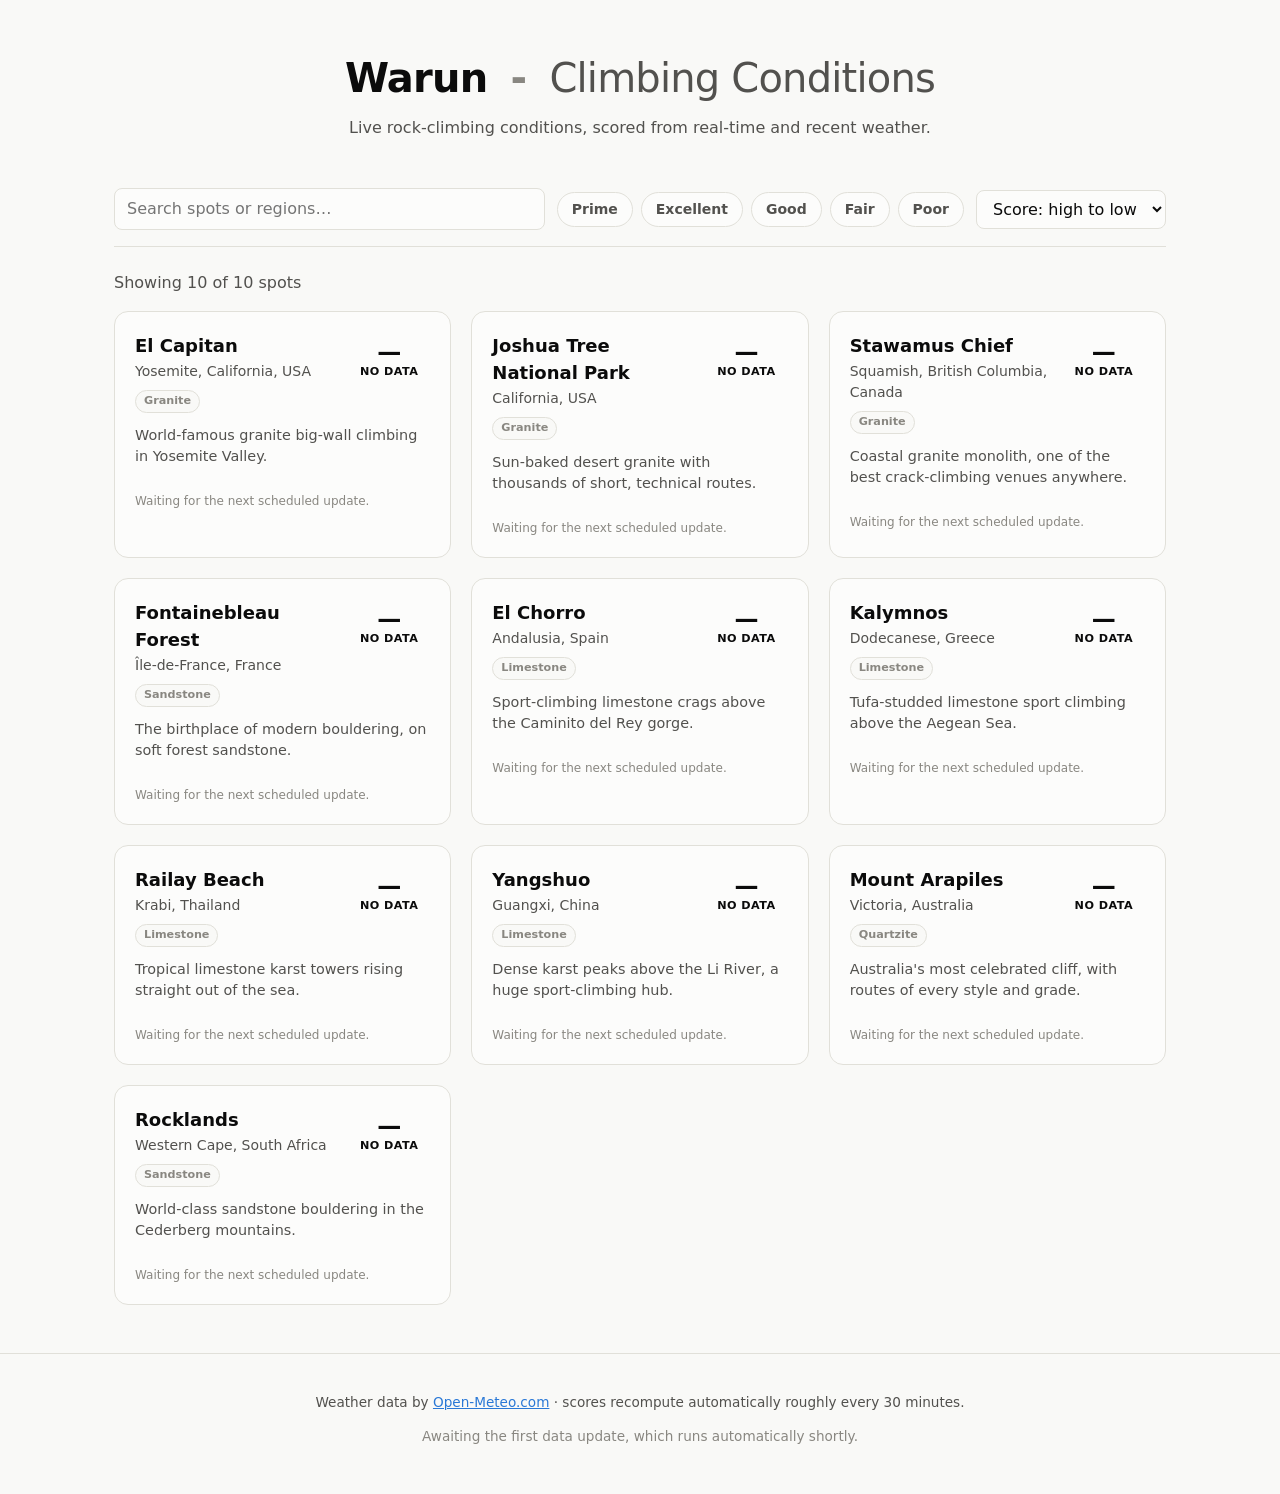
==== index.html @ 255e02be "Add Warun, a live climbing condition score site Scores outdoor climbing spots 0-100 from current and" ====
<!doctype html>
<html lang="en">
<head>
  <meta charset="UTF-8" />
  <meta name="viewport" content="width=device-width, initial-scale=1.0" />
  <title>Warun - Climbing Conditions</title>
  <meta name="description" content="Live climbing condition scores for outdoor rock-climbing spots worldwide, based on real-time and recent weather." />
  <link rel="icon" type="image/svg+xml" href="./assets/favicon.svg" />
  <link rel="stylesheet" href="./css/styles.css" />

  <!-- Google tag (gtag.js) -->
  <script async src="https://www.googletagmanager.com/gtag/js?id=G-NQQQYTXC3Q"></script>
  <script>
    window.dataLayer = window.dataLayer || [];
    function gtag(){ dataLayer.push(arguments); }
    gtag('js', new Date());
    gtag('config', 'G-NQQQYTXC3Q');
  </script>
</head>
<body>
  <header class="site-header">
    <div class="wrap">
      <h1>Warun <span class="tagline-sep">-</span> <span class="tagline">Climbing Conditions</span></h1>
      <p class="subtitle">Live rock-climbing conditions, scored from real-time and recent weather.</p>
    </div>
  </header>

  <main class="wrap">
    <section class="controls" aria-label="Filter and sort spots">
      <input
        type="search"
        id="search-input"
        class="search-input"
        placeholder="Search spots or regions…"
        aria-label="Search spots or regions"
      />

      <div class="band-filters" id="band-filters" role="group" aria-label="Filter by condition band">
        <button type="button" class="chip" data-band="Prime">Prime</button>
        <button type="button" class="chip" data-band="Excellent">Excellent</button>
        <button type="button" class="chip" data-band="Good">Good</button>
        <button type="button" class="chip" data-band="Fair">Fair</button>
        <button type="button" class="chip" data-band="Poor">Poor</button>
      </div>

      <select id="sort-select" class="sort-select" aria-label="Sort spots">
        <option value="score-desc">Score: high to low</option>
        <option value="score-asc">Score: low to high</option>
        <option value="name-asc">Name: A–Z</option>
        <option value="region-asc">Region: A–Z</option>
      </select>
    </section>

    <p id="status-line" class="status-line" role="status"></p>

    <section id="spot-grid" class="spot-grid" aria-live="polite"></section>
  </main>

  <footer class="site-footer">
    <div class="wrap">
      <p>
        Weather data by <a href="https://open-meteo.com/" target="_blank" rel="noopener">Open-Meteo.com</a>
        &middot; scores recompute automatically roughly every 30 minutes.
      </p>
      <p id="last-updated" class="last-updated"></p>
    </div>
  </footer>

  <template id="spot-card-template">
    <article class="spot-card">
      <header class="spot-card__header">
        <div>
          <h2 class="spot-card__name"></h2>
          <p class="spot-card__region"></p>
          <p class="spot-card__rock-type"></p>
        </div>
        <div class="score-badge">
          <span class="score-badge__value"></span>
          <span class="score-badge__band"></span>
        </div>
      </header>
      <p class="spot-card__description"></p>
      <ul class="sub-scores" aria-label="Score breakdown"></ul>
      <p class="spot-card__override" hidden></p>
      <p class="spot-card__meta"></p>
    </article>
  </template>

  <template id="sub-score-template">
    <li class="sub-score">
      <span class="sub-score__label"></span>
      <span class="sub-score__bar"><span class="sub-score__fill"></span></span>
    </li>
  </template>

  <script src="./js/app.js"></script>
</body>
</html>
---- css/styles.css ----
:root {
  color-scheme: light;
  --page: #f9f9f7;
  --surface: #fcfcfb;
  --ink-primary: #0b0b0b;
  --ink-secondary: #52514e;
  --ink-muted: #898781;
  --hairline: #e1e0d9;
  --ring: rgba(11, 11, 11, 0.10);
  --accent: #2a78d6;

  --band-poor-fill: #d03b3b;
  --band-poor-text: #ffffff;
  --band-fair-fill: #ec835a;
  --band-fair-text: #0b0b0b;
  --band-good-fill: #fab219;
  --band-good-text: #0b0b0b;
  --band-excellent-fill: #0ca30c;
  --band-excellent-text: #0b0b0b;
  --band-prime-fill: #2a78d6;
  --band-prime-text: #0b0b0b;
}

@media (prefers-color-scheme: dark) {
  :root {
    color-scheme: dark;
    --page: #0d0d0d;
    --surface: #1a1a19;
    --ink-primary: #ffffff;
    --ink-secondary: #c3c2b7;
    --ink-muted: #898781;
    --hairline: #2c2c2a;
    --ring: rgba(255, 255, 255, 0.10);
    --accent: #3987e5;

    --band-poor-fill: #e66767;
    --band-poor-text: #1a1a19;
    --band-fair-fill: #ec835a;
    --band-fair-text: #1a1a19;
    --band-good-fill: #fab219;
    --band-good-text: #1a1a19;
    --band-excellent-fill: #199e70;
    --band-excellent-text: #ffffff;
    --band-prime-fill: #3987e5;
    --band-prime-text: #1a1a19;
  }
}

* {
  box-sizing: border-box;
}

body {
  margin: 0;
  font-family: system-ui, -apple-system, "Segoe UI", sans-serif;
  background: var(--page);
  color: var(--ink-primary);
  line-height: 1.5;
}

.wrap {
  max-width: 1100px;
  margin: 0 auto;
  padding: 0 24px;
}

a {
  color: var(--accent);
}

/* Header */

.site-header {
  padding: 48px 0 32px;
  text-align: center;
}

.site-header h1 {
  margin: 0 0 8px;
  font-size: clamp(1.75rem, 1.4rem + 1.5vw, 2.5rem);
  letter-spacing: -0.02em;
}

.tagline-sep {
  color: var(--ink-muted);
  padding: 0 0.25em;
}

.tagline {
  font-weight: 500;
  color: var(--ink-secondary);
}

.subtitle {
  margin: 0;
  color: var(--ink-secondary);
  font-size: 1rem;
}

/* Controls */

.controls {
  display: flex;
  flex-wrap: wrap;
  align-items: center;
  gap: 12px;
  padding: 16px 0;
  border-bottom: 1px solid var(--hairline);
  margin-bottom: 24px;
}

.search-input,
.sort-select {
  font: inherit;
  padding: 8px 12px;
  border-radius: 8px;
  border: 1px solid var(--hairline);
  background: var(--surface);
  color: var(--ink-primary);
}

.search-input {
  flex: 1 1 220px;
  min-width: 0;
}

.sort-select {
  flex: 0 0 auto;
}

.band-filters {
  display: flex;
  flex-wrap: wrap;
  gap: 8px;
}

.chip {
  font: inherit;
  font-size: 0.875rem;
  font-weight: 600;
  padding: 6px 14px;
  border-radius: 999px;
  border: 1px solid var(--hairline);
  background: var(--surface);
  color: var(--ink-secondary);
  cursor: pointer;
}

.chip[aria-pressed="true"] {
  background: var(--ink-primary);
  color: var(--page);
  border-color: var(--ink-primary);
}

.status-line {
  color: var(--ink-secondary);
  min-height: 1.5em;
}

/* Card grid */

.spot-grid {
  display: grid;
  grid-template-columns: repeat(auto-fill, minmax(280px, 1fr));
  gap: 20px;
  padding-bottom: 48px;
}

.empty-state {
  text-align: center;
  color: var(--ink-secondary);
  padding: 48px 24px;
  border: 1px dashed var(--hairline);
  border-radius: 12px;
}

.spot-card {
  background: var(--surface);
  border: 1px solid var(--hairline);
  border-radius: 14px;
  padding: 20px;
  display: flex;
  flex-direction: column;
  gap: 12px;
}

.spot-card__header {
  display: flex;
  justify-content: space-between;
  align-items: flex-start;
  gap: 12px;
}

.spot-card__name {
  margin: 0;
  font-size: 1.125rem;
}

.spot-card__region {
  margin: 2px 0 0;
  font-size: 0.875rem;
  color: var(--ink-secondary);
}

.spot-card__rock-type {
  display: inline-block;
  margin: 8px 0 0;
  padding: 2px 8px;
  border-radius: 999px;
  background: var(--page);
  border: 1px solid var(--hairline);
  font-size: 0.7rem;
  font-weight: 600;
  color: var(--ink-muted);
}

.spot-card__rock-type:empty {
  display: none;
}

.spot-card__description {
  margin: 0;
  font-size: 0.9rem;
  color: var(--ink-secondary);
}

.spot-card__override {
  margin: 0;
  font-size: 0.85rem;
  font-weight: 600;
  color: var(--band-poor-fill);
}

.spot-card__meta {
  margin: 0;
  font-size: 0.75rem;
  color: var(--ink-muted);
}

/* Score badge */

.score-badge {
  flex: 0 0 auto;
  display: flex;
  flex-direction: column;
  align-items: center;
  justify-content: center;
  min-width: 64px;
  padding: 8px 12px;
  border-radius: 12px;
  text-align: center;
}

.score-badge__value {
  font-size: 1.5rem;
  font-weight: 700;
  line-height: 1;
}

.score-badge__band {
  font-size: 0.7rem;
  font-weight: 600;
  text-transform: uppercase;
  letter-spacing: 0.04em;
}

.band-poor .score-badge,
.band-poor .sub-score__fill {
  background: var(--band-poor-fill);
  color: var(--band-poor-text);
}
.band-fair .score-badge,
.band-fair .sub-score__fill {
  background: var(--band-fair-fill);
  color: var(--band-fair-text);
}
.band-good .score-badge,
.band-good .sub-score__fill {
  background: var(--band-good-fill);
  color: var(--band-good-text);
}
.band-excellent .score-badge,
.band-excellent .sub-score__fill {
  background: var(--band-excellent-fill);
  color: var(--band-excellent-text);
}
.band-prime .score-badge,
.band-prime .sub-score__fill {
  background: var(--band-prime-fill);
  color: var(--band-prime-text);
}

/* Sub-score bars */

.sub-scores {
  list-style: none;
  margin: 0;
  padding: 0;
  display: grid;
  gap: 6px;
}

.sub-score {
  display: grid;
  grid-template-columns: 72px 1fr;
  align-items: center;
  gap: 8px;
  font-size: 0.75rem;
  color: var(--ink-secondary);
}

.sub-score__bar {
  display: block;
  height: 6px;
  border-radius: 999px;
  background: var(--hairline);
  overflow: hidden;
}

.sub-score__fill {
  display: block;
  height: 100%;
  border-radius: 999px;
}

/* Footer */

.site-footer {
  border-top: 1px solid var(--hairline);
  padding: 24px 0 48px;
  color: var(--ink-secondary);
  font-size: 0.85rem;
  text-align: center;
}

.last-updated {
  margin: 4px 0 0;
  color: var(--ink-muted);
}

@media (max-width: 640px) {
  .controls {
    flex-direction: column;
    align-items: stretch;
  }

  .sort-select {
    width: 100%;
  }
}
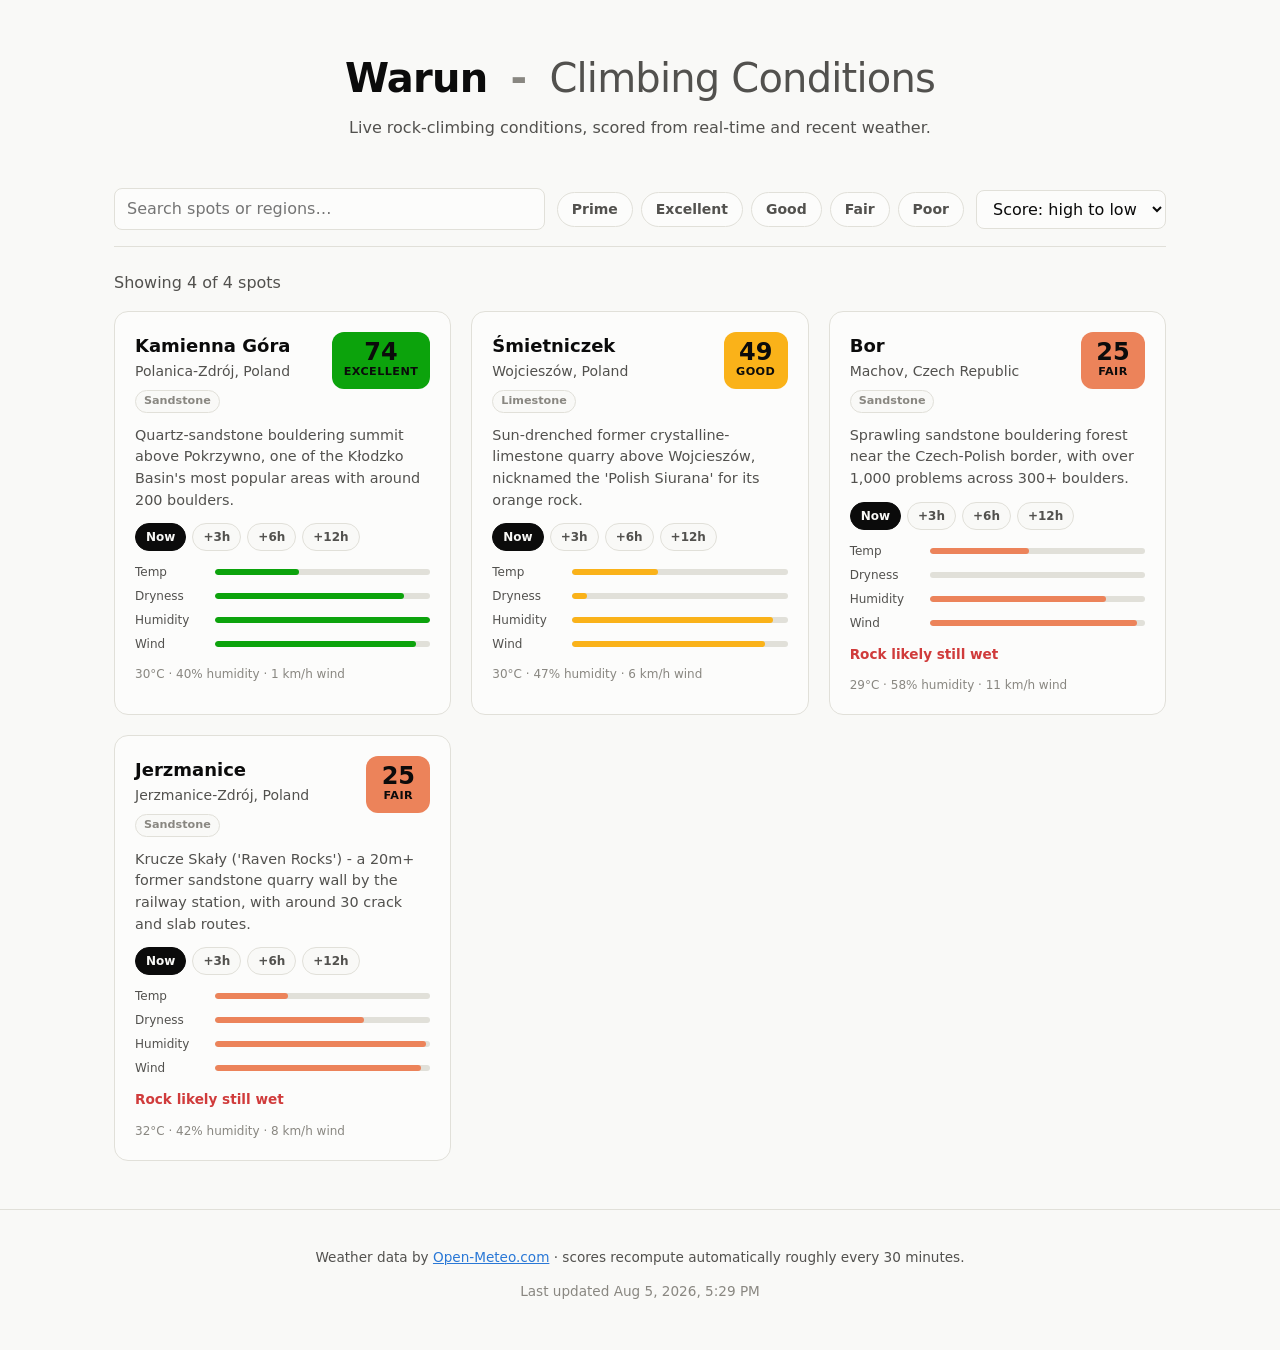
==== commit d3b0a38b: "Switch to Polish/Czech crags and add +Nh score predictions Replace the placeholder spot list with fo" ====
--- a/index.html
+++ b/index.html
@@ -80,6 +80,12 @@
         </div>
       </header>
       <p class="spot-card__description"></p>
+      <div class="time-toggle" role="group" aria-label="Show score for">
+        <button type="button" class="time-btn" data-offset="now" aria-pressed="true">Now</button>
+        <button type="button" class="time-btn" data-offset="+3h" aria-pressed="false">+3h</button>
+        <button type="button" class="time-btn" data-offset="+6h" aria-pressed="false">+6h</button>
+        <button type="button" class="time-btn" data-offset="+12h" aria-pressed="false">+12h</button>
+      </div>
       <ul class="sub-scores" aria-label="Score breakdown"></ul>
       <p class="spot-card__override" hidden></p>
       <p class="spot-card__meta"></p>
--- a/css/styles.css
+++ b/css/styles.css
@@ -290,6 +290,37 @@
   color: var(--band-prime-text);
 }
 
+/* Time toggle (Now / +3h / +6h / +12h) */
+
+.time-toggle {
+  display: flex;
+  flex-wrap: wrap;
+  gap: 6px;
+}
+
+.time-btn {
+  font: inherit;
+  font-size: 0.75rem;
+  font-weight: 600;
+  padding: 4px 10px;
+  border-radius: 999px;
+  border: 1px solid var(--hairline);
+  background: var(--page);
+  color: var(--ink-secondary);
+  cursor: pointer;
+}
+
+.time-btn[aria-pressed="true"] {
+  background: var(--ink-primary);
+  color: var(--page);
+  border-color: var(--ink-primary);
+}
+
+.time-btn:disabled {
+  opacity: 0.4;
+  cursor: not-allowed;
+}
+
 /* Sub-score bars */
 
 .sub-scores {
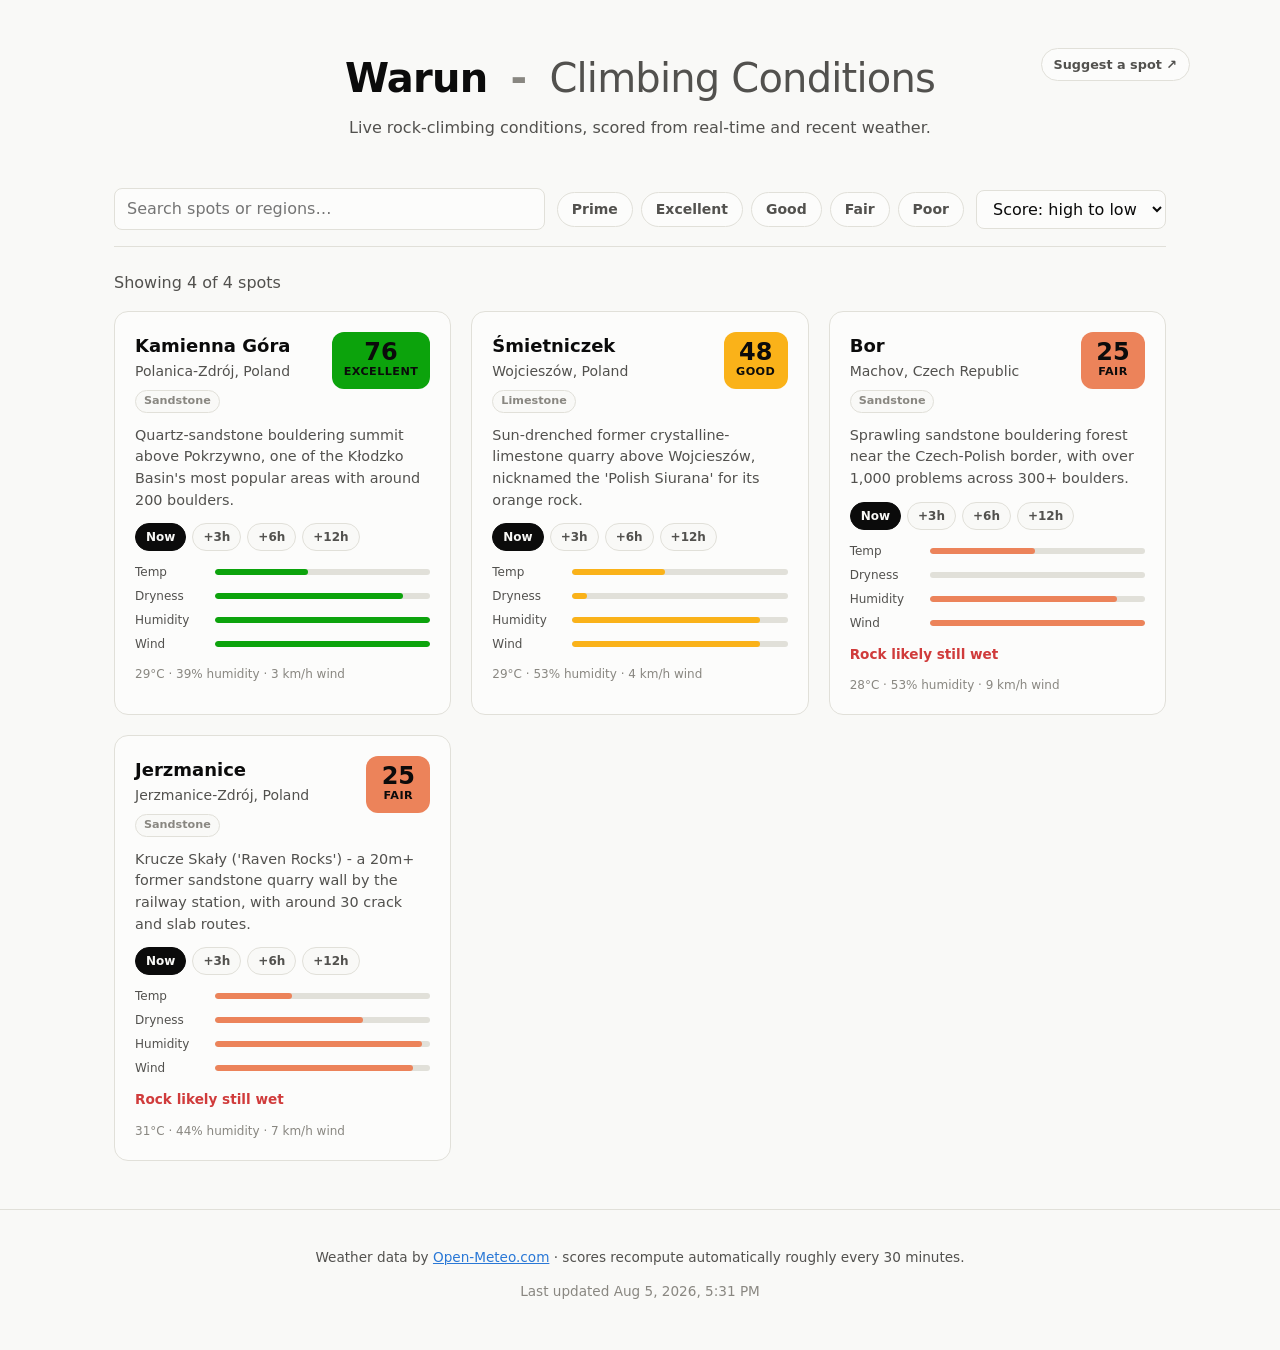
==== commit 7049cf9b: "Add typo-tolerant search and a "suggest a spot" link Search now matches on accent-stripped, edit-dis" ====
--- a/index.html
+++ b/index.html
@@ -20,6 +20,12 @@
 <body>
   <header class="site-header">
     <div class="wrap">
+      <a
+        class="suggest-link"
+        href="https://github.com/heesos/warun/issues/new?title=New%20climbing%20spot%20suggestion"
+        target="_blank"
+        rel="noopener"
+      >Suggest a spot ↗</a>
       <h1>Warun <span class="tagline-sep">-</span> <span class="tagline">Climbing Conditions</span></h1>
       <p class="subtitle">Live rock-climbing conditions, scored from real-time and recent weather.</p>
     </div>
--- a/css/styles.css
+++ b/css/styles.css
@@ -75,6 +75,29 @@
   text-align: center;
 }
 
+.site-header .wrap {
+  position: relative;
+}
+
+.suggest-link {
+  position: absolute;
+  top: 0;
+  right: 0;
+  font-size: 0.8rem;
+  font-weight: 600;
+  color: var(--ink-secondary);
+  text-decoration: none;
+  padding: 6px 12px;
+  border-radius: 999px;
+  border: 1px solid var(--hairline);
+  background: var(--surface);
+}
+
+.suggest-link:hover {
+  color: var(--ink-primary);
+  border-color: var(--ink-primary);
+}
+
 .site-header h1 {
   margin: 0 0 8px;
   font-size: clamp(1.75rem, 1.4rem + 1.5vw, 2.5rem);
@@ -378,4 +401,10 @@
   .sort-select {
     width: 100%;
   }
-}
+
+  .suggest-link {
+    position: static;
+    display: inline-block;
+    margin-bottom: 16px;
+  }
+}
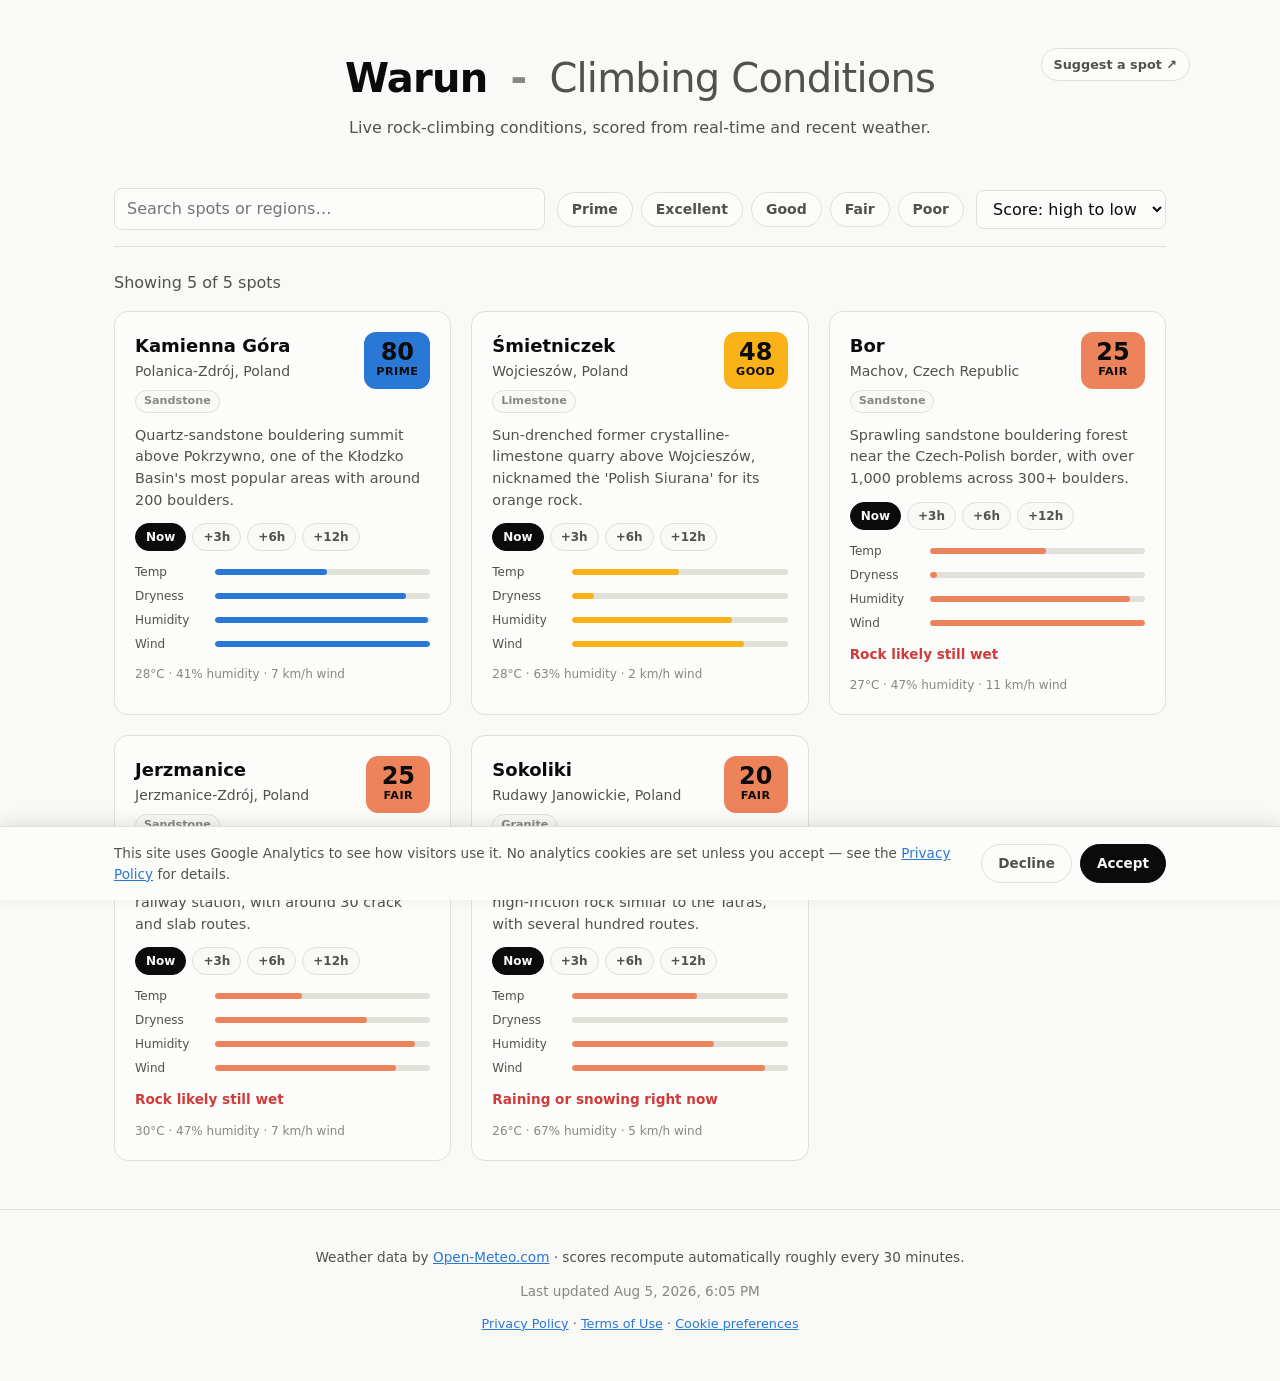
==== commit 89527566: "Gate Google Analytics behind cookie consent, add privacy/terms pages GA4 was loading unconditionally" ====
--- a/index.html
+++ b/index.html
@@ -7,15 +7,6 @@
   <meta name="description" content="Live climbing condition scores for outdoor rock-climbing spots worldwide, based on real-time and recent weather." />
   <link rel="icon" type="image/svg+xml" href="./assets/favicon.svg" />
   <link rel="stylesheet" href="./css/styles.css" />
-
-  <!-- Google tag (gtag.js) -->
-  <script async src="https://www.googletagmanager.com/gtag/js?id=G-NQQQYTXC3Q"></script>
-  <script>
-    window.dataLayer = window.dataLayer || [];
-    function gtag(){ dataLayer.push(arguments); }
-    gtag('js', new Date());
-    gtag('config', 'G-NQQQYTXC3Q');
-  </script>
 </head>
 <body>
   <header class="site-header">
@@ -69,8 +60,26 @@
         &middot; scores recompute automatically roughly every 30 minutes.
       </p>
       <p id="last-updated" class="last-updated"></p>
+      <p class="legal-links">
+        <a href="./privacy.html">Privacy Policy</a>
+        &middot; <a href="./terms.html">Terms of Use</a>
+        &middot; <a href="#" id="cookie-settings-link">Cookie preferences</a>
+      </p>
     </div>
   </footer>
+
+  <div id="cookie-banner" class="cookie-banner" role="dialog" aria-label="Cookie consent" hidden>
+    <div class="cookie-banner__wrap">
+      <p class="cookie-banner__text">
+        This site uses Google Analytics to see how visitors use it. No analytics cookies are set
+        unless you accept &mdash; see the <a href="./privacy.html">Privacy Policy</a> for details.
+      </p>
+      <div class="cookie-banner__actions">
+        <button type="button" class="cookie-btn cookie-btn--decline" id="cookie-decline">Decline</button>
+        <button type="button" class="cookie-btn cookie-btn--accept" id="cookie-accept">Accept</button>
+      </div>
+    </div>
+  </div>
 
   <template id="spot-card-template">
     <article class="spot-card">
@@ -106,5 +115,6 @@
   </template>
 
   <script src="./js/app.js"></script>
+  <script src="./js/consent.js"></script>
 </body>
 </html>
--- a/css/styles.css
+++ b/css/styles.css
@@ -104,6 +104,11 @@
   letter-spacing: -0.02em;
 }
 
+.site-header h1 a {
+  color: inherit;
+  text-decoration: none;
+}
+
 .tagline-sep {
   color: var(--ink-muted);
   padding: 0 0.25em;
@@ -392,6 +397,94 @@
   color: var(--ink-muted);
 }
 
+.legal-links {
+  margin: 12px 0 0;
+  font-size: 0.8rem;
+}
+
+/* Cookie consent banner */
+
+.cookie-banner {
+  position: fixed;
+  left: 0;
+  right: 0;
+  bottom: 0;
+  z-index: 100;
+  background: var(--surface);
+  border-top: 1px solid var(--hairline);
+  box-shadow: 0 -4px 16px var(--ring);
+}
+
+.cookie-banner__wrap {
+  max-width: 1100px;
+  margin: 0 auto;
+  padding: 16px 24px;
+  display: flex;
+  flex-wrap: wrap;
+  align-items: center;
+  gap: 16px;
+}
+
+.cookie-banner__text {
+  flex: 1 1 320px;
+  margin: 0;
+  font-size: 0.85rem;
+  color: var(--ink-secondary);
+}
+
+.cookie-banner__actions {
+  display: flex;
+  gap: 8px;
+  flex: 0 0 auto;
+}
+
+.cookie-btn {
+  font: inherit;
+  font-size: 0.85rem;
+  font-weight: 600;
+  padding: 8px 16px;
+  border-radius: 999px;
+  cursor: pointer;
+  border: 1px solid var(--hairline);
+}
+
+.cookie-btn--decline {
+  background: var(--surface);
+  color: var(--ink-secondary);
+}
+
+.cookie-btn--accept {
+  background: var(--ink-primary);
+  color: var(--page);
+  border-color: var(--ink-primary);
+}
+
+/* Legal pages (privacy, terms) */
+
+.legal-content {
+  padding-bottom: 48px;
+}
+
+.legal-content h2 {
+  font-size: 1.15rem;
+  margin: 32px 0 8px;
+}
+
+.legal-content h2:first-child {
+  margin-top: 0;
+}
+
+.legal-content p,
+.legal-content li {
+  color: var(--ink-secondary);
+  font-size: 0.95rem;
+}
+
+.legal-content .updated-date {
+  color: var(--ink-muted);
+  font-size: 0.85rem;
+}
+
 @media (max-width: 640px) {
   .controls {
     flex-direction: column;
@@ -407,4 +500,13 @@
     display: inline-block;
     margin-bottom: 16px;
   }
-}
+
+  .cookie-banner__wrap {
+    flex-direction: column;
+    align-items: stretch;
+  }
+
+  .cookie-banner__actions {
+    justify-content: flex-end;
+  }
+}
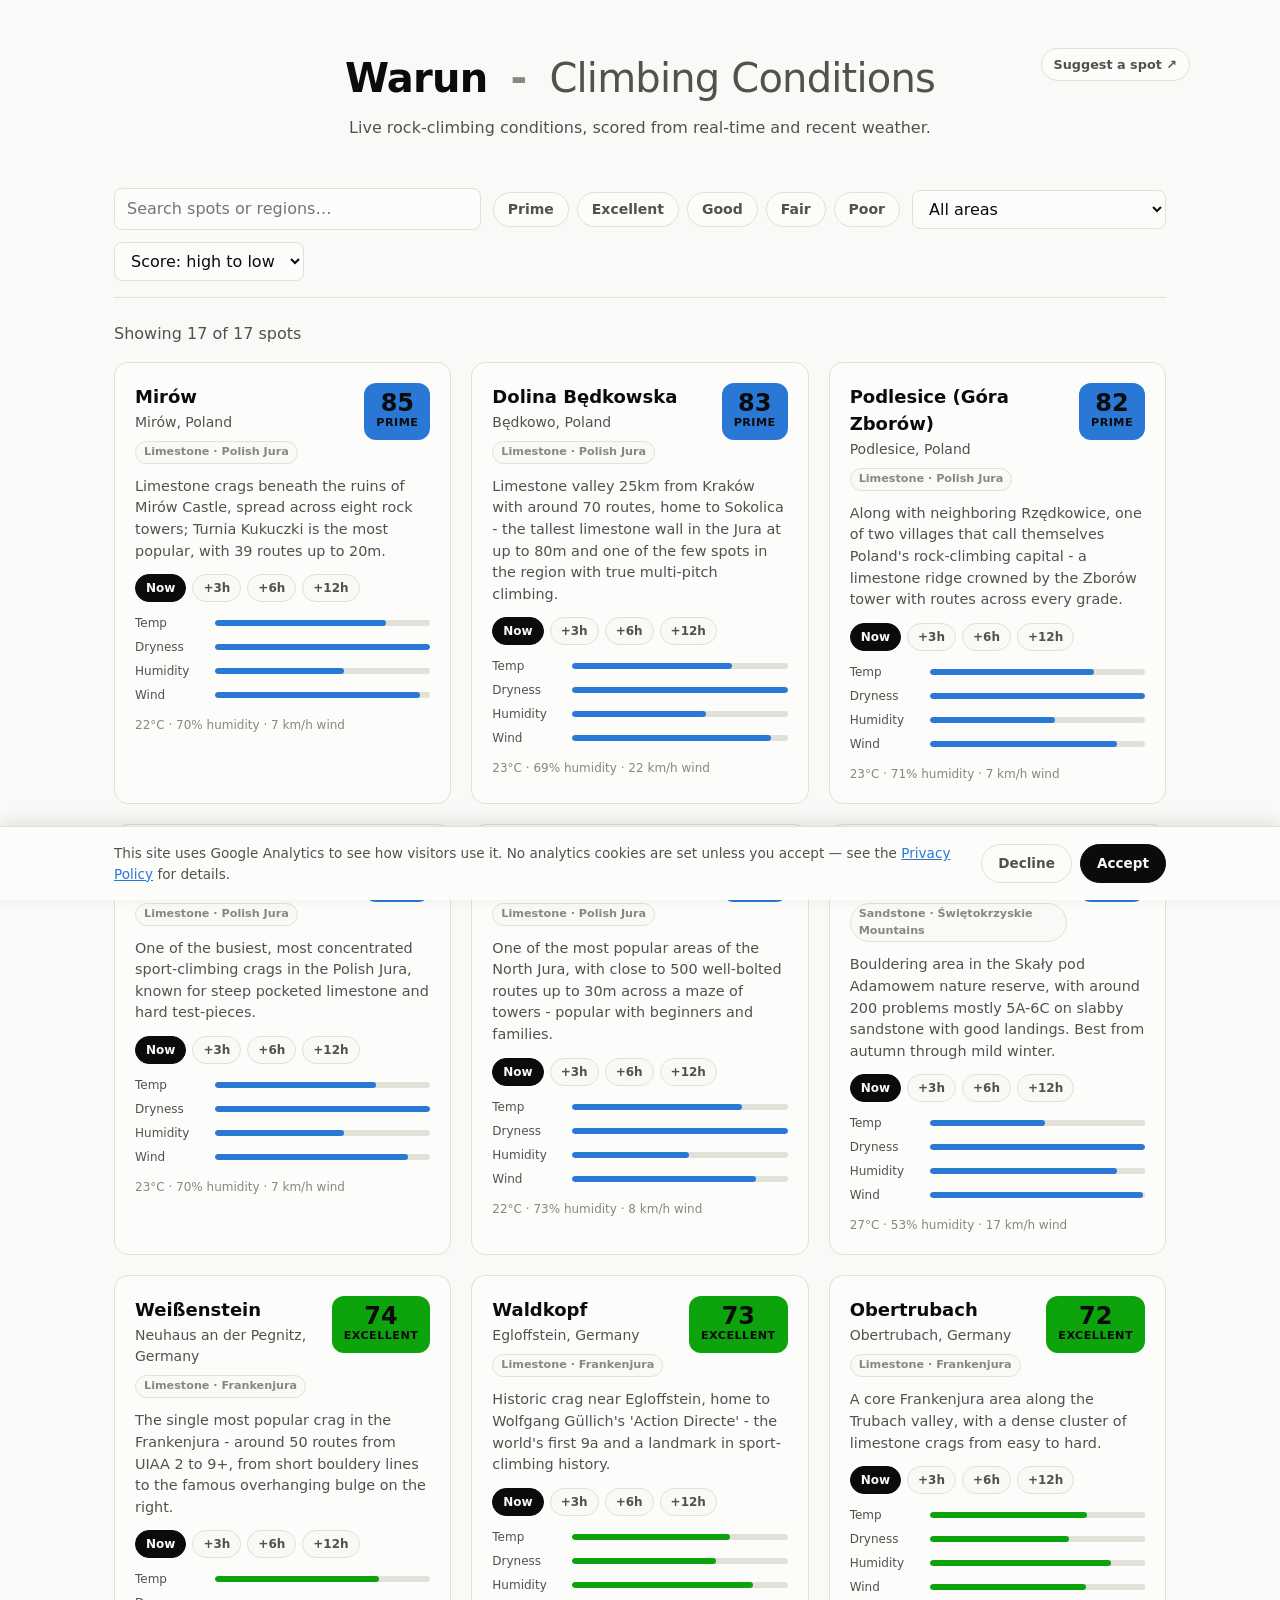
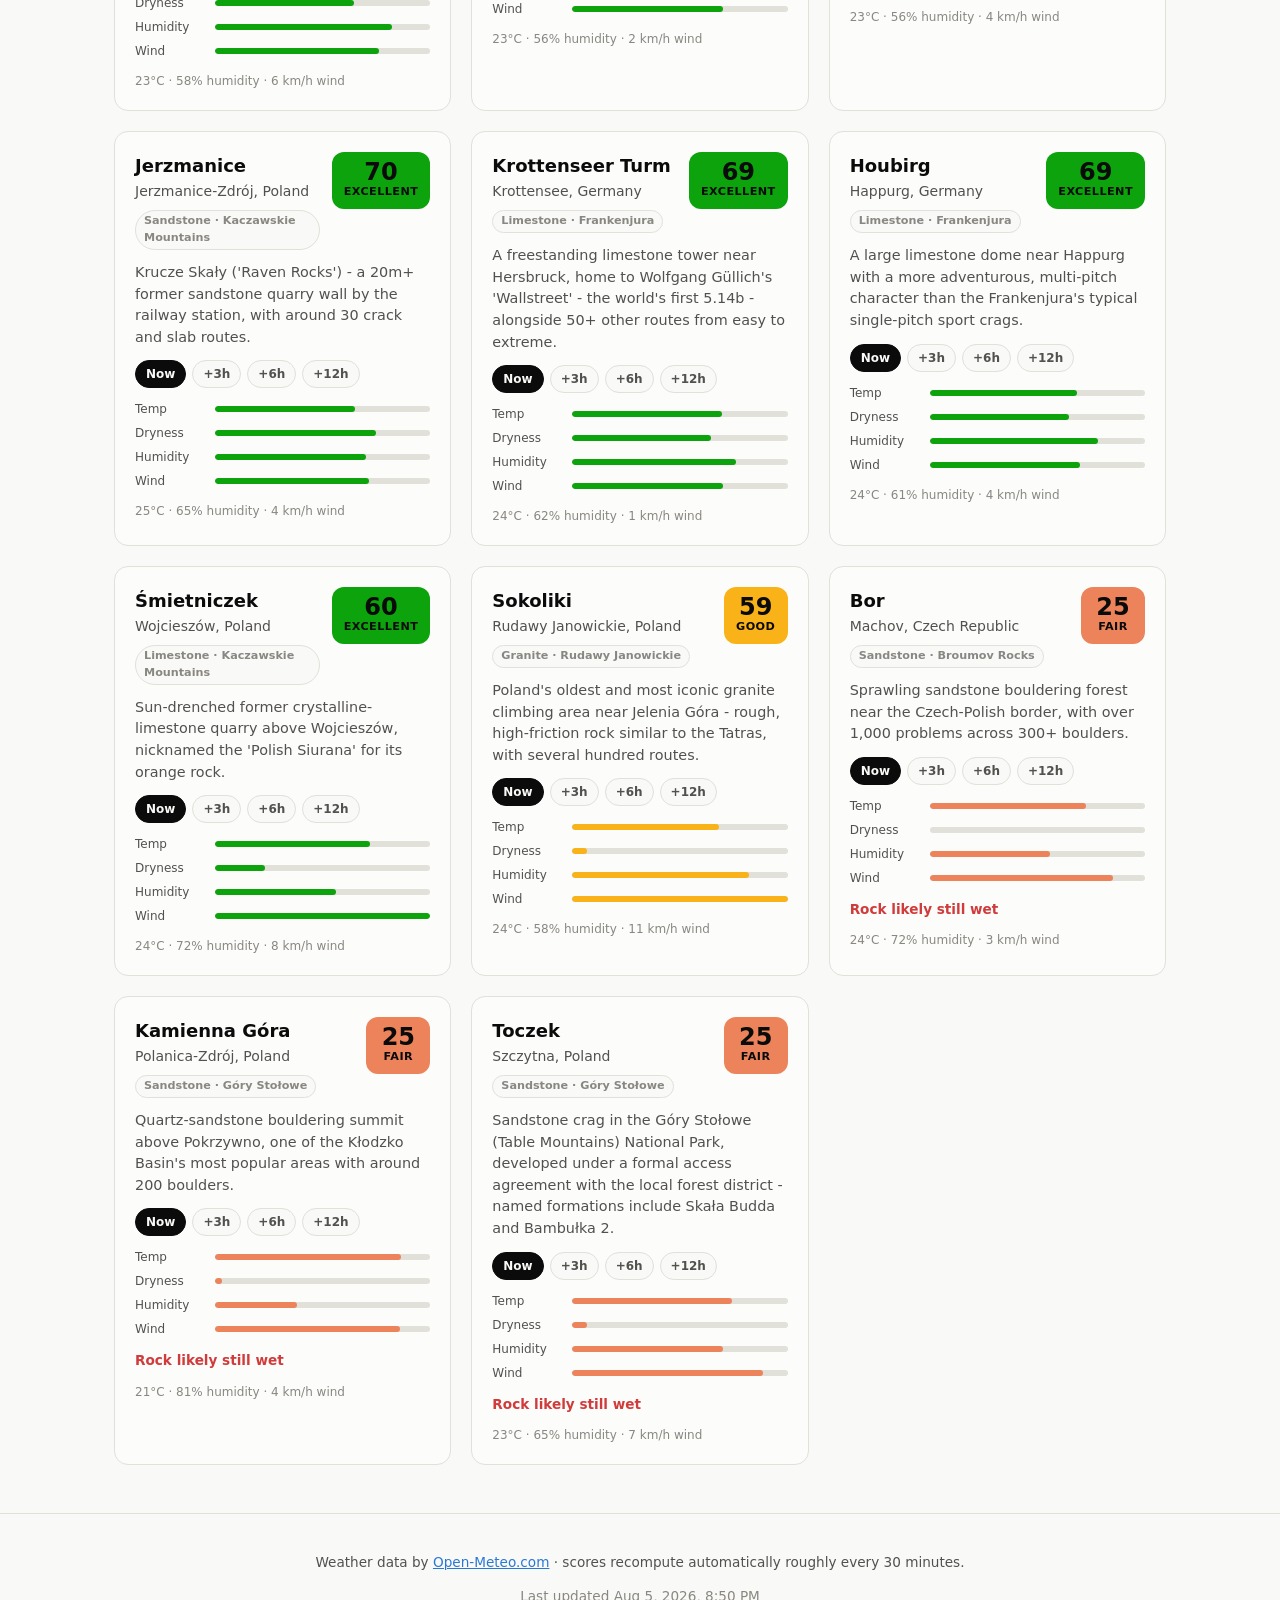
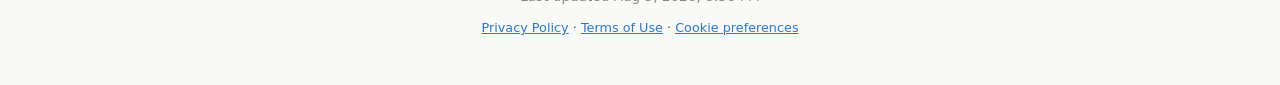
==== commit 6864ad40: "Add climbing-area tags with a filter dropdown Groups spots by their broader climbing area (Frankenju" ====
--- a/index.html
+++ b/index.html
@@ -39,6 +39,10 @@
         <button type="button" class="chip" data-band="Fair">Fair</button>
         <button type="button" class="chip" data-band="Poor">Poor</button>
       </div>
+
+      <select id="area-select" class="sort-select" aria-label="Filter by climbing area">
+        <option value="">All areas</option>
+      </select>
 
       <select id="sort-select" class="sort-select" aria-label="Sort spots">
         <option value="score-desc">Score: high to low</option>
